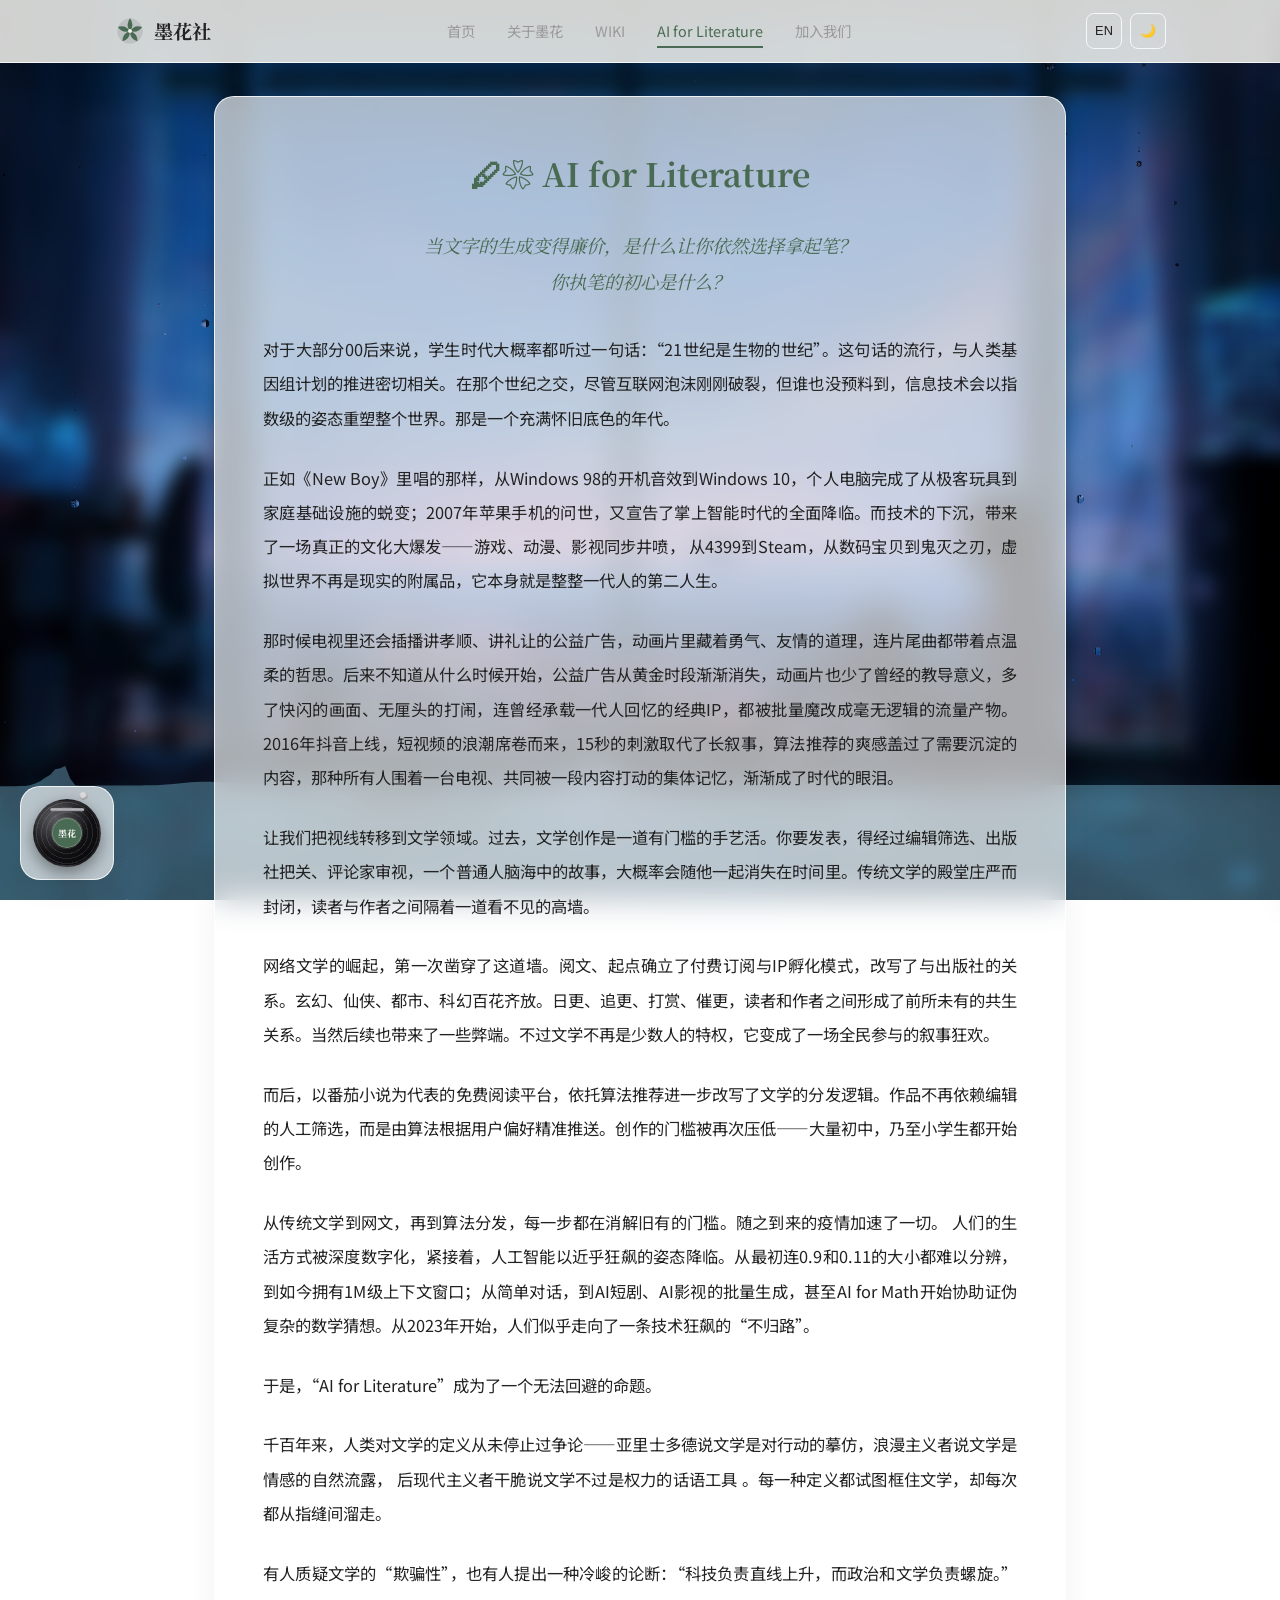
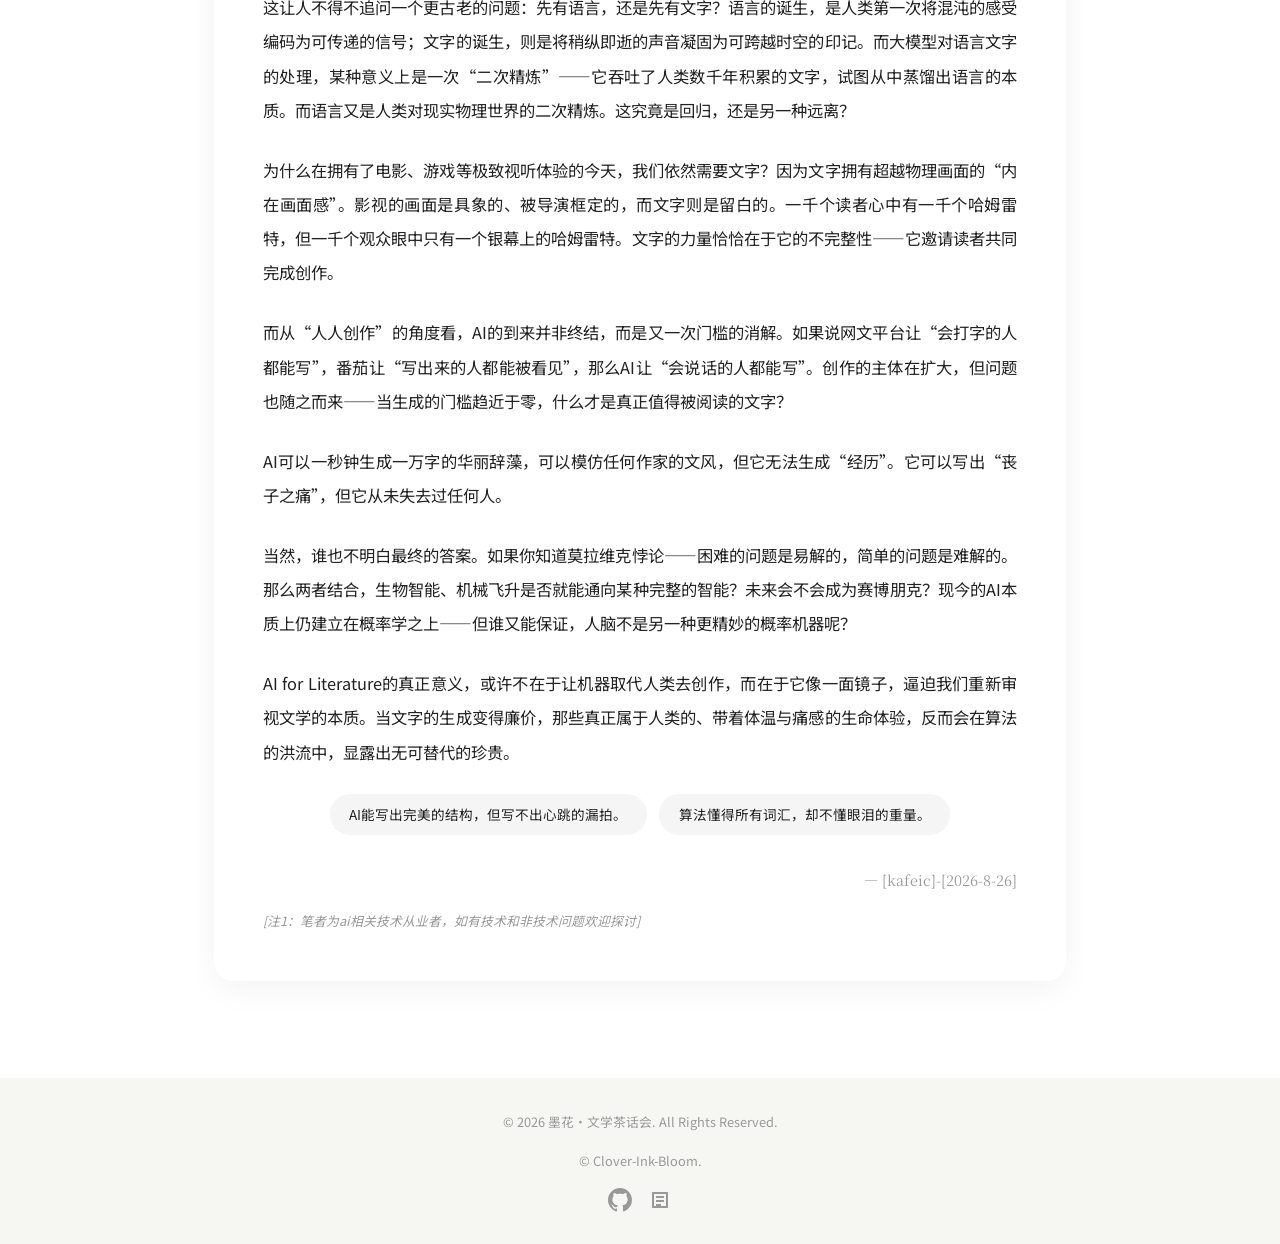
==== core/web/ai.html @ c89a0324 "Clover-Ink-Bloom 初次构建并提交." ====
<!DOCTYPE html>
<html lang="zh-CN" class="no-js">
<head>
    <meta charset="UTF-8">
    <meta name="viewport" content="width=device-width, initial-scale=1.0">
    <title>AI for Literature · 墨花·文学茶话会 | Ink Blossom Literary Salon</title>
    <link rel="icon" type="image/svg+xml" href="../../assets/icons/favicon.svg">
    <link rel="preconnect" href="https://fonts.googleapis.com">
    <link rel="preconnect" href="https://fonts.gstatic.com" crossorigin>
    <link href="https://fonts.googleapis.com/css2?family=Inter:wght@300;400;600&family=Noto+Sans+SC:wght@300;400;500&family=Noto+Serif+SC:wght@400;600;700&family=Playfair+Display:ital,wght@0,400;0,600;1,400&display=swap" rel="stylesheet">
    <link rel="stylesheet" href="css/style.css">
    <link rel="stylesheet" href="css/weather.css">
    <link rel="stylesheet" href="css/player.css">
    <script src="js/rainyday.js" type="text/javascript"></script>
    <script src="js/renderer.js"></script>
    <script src="js/weather.js"></script>
    <script src="js/main.js"></script>
</head>
<body data-theme="light" data-lang="zh">
    <!-- 雨滴背景 -->
    <img id="rainy-bg" src="images/city_star.jpg" style="display: none;" />
    <div id="rainy-container">
        <canvas id="rainy-canvas" width="1920" height="1080"></canvas>
    </div>

    <!-- 攀枝花（装饰层，预留占位）
         TODO: "攀枝花"SVG
    -->

    <header class="navbar glass-nav">
        <div class="nav-container">
            <a href="index.html" class="logo">
                <svg width="32" height="32" viewBox="0 0 100 100" fill="none">
                    <!-- 1. 背景光晕 -->
                    <path d="M50 10 C30 10 10 30 10 50 C10 75 30 90 50 90 C70 90 90 75 90 50 C90 30 70 10 50 10 Z" fill="currentColor" opacity="0.1"/>

                    <!-- 2. 5片花瓣（通过 rotate 旋转 72度 均匀分布） -->
                    <g class="logo-petal">
                        <path d="M50 50 Q35 30 50 10 Q65 30 50 50 Z" />
                        <path d="M50 50 Q35 30 50 10 Q65 30 50 50 Z" transform="rotate(72 50 50)" />
                        <path d="M50 50 Q35 30 50 10 Q65 30 50 50 Z" transform="rotate(144 50 50)" />
                        <path d="M50 50 Q35 30 50 10 Q65 30 50 50 Z" transform="rotate(216 50 50)" />
                        <path d="M50 50 Q35 30 50 10 Q65 30 50 50 Z" transform="rotate(288 50 50)" />
                    </g>

                    <!-- 3. 中心花蕊 -->
                    <circle cx="50" cy="50" r="6" fill="var(--bg-color)"/>
                </svg>
                <span class="logo-text">
                    <span class="t-zh">墨花社</span>
                    <span class="t-en">Ink Blossom</span>
                </span>
            </a>
            <nav class="nav-links">
                <a href="index.html#hero"><span class="t-zh">首页</span><span class="t-en">Home</span></a>
                <a href="index.html#about"><span class="t-zh">关于墨花</span><span class="t-en">About</span></a>
                <a href="index.html#wiki">WIKI</a>
                <a href="ai.html" class="active">AI for Literature</a>
                <a href="index.html#join"><span class="t-zh">加入我们</span><span class="t-en">Join</span></a>
            </nav>

            <div class="nav-controls">
                <button id="menu-toggle" class="icon-btn menu-toggle" aria-label="菜单" aria-expanded="false" aria-controls="mobile-menu">☰</button>
                <button id="lang-toggle" class="icon-btn">EN</button>
                <button id="theme-toggle" class="icon-btn">🌙</button>
            </div>
        </div>
    </header>


    <!-- 移动端汉堡菜单（≤768px 生效） -->
    <div class="mobile-menu-overlay" id="mobile-menu-overlay"></div>
    <nav class="mobile-menu" id="mobile-menu" aria-label="移动端导航">
        <a href="index.html#hero"><span class="t-zh">首页</span><span class="t-en">Home</span></a>
        <a href="index.html#about"><span class="t-zh">关于墨花</span><span class="t-en">About</span></a>
        <a href="index.html#wiki">WIKI</a>
        <a href="ai.html" class="active">AI for Literature</a>
        <a href="index.html#join"><span class="t-zh">加入我们</span><span class="t-en">Join</span></a>
    </nav>

    <main class="content-layer">
        <!-- AI for Literature -->
        <section id="ai" class="section">
            <div class="container">
                <div class="glass-card reveal">
                    <h1 class="section-title center-text"><span class="t-zh">🖊❀ AI for Literature</span><span class="t-en">🖊❀ AI for Literature</span></h1>

                    <p class="article-lead t-zh">当文字的生成变得廉价，是什么让你依然选择拿起笔？<br>你执笔的初心是什么？</p>
                    <p class="article-lead t-en">When the generation of words becomes cheap, what makes you still choose to pick up the pen?<br>What was the original intention behind your pen?</p>

                    <div class="article-body">
                        <p class="t-zh">对于大部分00后来说，学生时代大概率都听过一句话：“21世纪是生物的世纪”。这句话的流行，与人类基因组计划的推进密切相关。在那个世纪之交，尽管互联网泡沫刚刚破裂，但谁也没预料到，信息技术会以指数级的姿态重塑整个世界。那是一个充满怀旧底色的年代。</p>
                        <p class="t-en">For most of Gen Z, school days likely included a familiar refrain: "The 21st century is the century of biology." Its popularity was tied to the advance of the Human Genome Project. At that turn of the century, even as the dot-com bubble had just burst, no one foresaw how information technology would reshape the entire world at an exponential pace. It was an era steeped in nostalgia.</p>

                        <p class="t-zh">正如《New Boy》里唱的那样，从Windows 98的开机音效到Windows 10，个人电脑完成了从极客玩具到家庭基础设施的蜕变；2007年苹果手机的问世，又宣告了掌上智能时代的全面降临。而技术的下沉，带来了一场真正的文化大爆发——游戏、动漫、影视同步井喷， 从4399到Steam，从数码宝贝到鬼灭之刃，虚拟世界不再是现实的附属品，它本身就是整整一代人的第二人生。</p>
                        <p class="t-en">As "New Boy" sings, from the Windows 98 startup sound to Windows 10, the personal computer evolved from a geek's toy into household infrastructure; the 2007 iPhone then heralded the full arrival of the handheld smart era. This technology cascade ignited a true cultural explosion — games, anime, and film surged at once, from 4399 to Steam, from Digimon to Demon Slayer. The virtual world was no longer an accessory to reality; it became an entire generation's second life.</p>

                        <p class="t-zh">那时候电视里还会插播讲孝顺、讲礼让的公益广告，动画片里藏着勇气、友情的道理，连片尾曲都带着点温柔的哲思。后来不知道从什么时候开始，公益广告从黄金时段渐渐消失，动画片也少了曾经的教导意义，多了快闪的画面、无厘头的打闹，连曾经承载一代人回忆的经典IP，都被批量魔改成毫无逻辑的流量产物。2016年抖音上线，短视频的浪潮席卷而来，15秒的刺激取代了长叙事，算法推荐的爽感盖过了需要沉淀的内容，那种所有人围着一台电视、共同被一段内容打动的集体记忆，渐渐成了时代的眼泪。</p>
                        <p class="t-en">Back then, TV still aired public-service ads about filial piety and courtesy; cartoons carried quiet lessons of courage and friendship, and even their ending themes held a gentle philosophy. Yet at some point, those ads faded from prime time, cartoons lost their didactic warmth and gave way to flashy cuts and slapstick, and the classic IPs that once carried a generation's memories were mass-remade into logic-free traffic bait. When Douyin launched in 2016, short video swept everything: 15 seconds of stimulation replaced long-form narrative, algorithmic dopamine drowned out content that demanded patience, and that collective memory of a family gathered around one television, moved by one show, quietly became a relic of the age.</p>

                        <p class="t-zh">让我们把视线转移到文学领域。过去，文学创作是一道有门槛的手艺活。你要发表，得经过编辑筛选、出版社把关、评论家审视，一个普通人脑海中的故事，大概率会随他一起消失在时间里。传统文学的殿堂庄严而封闭，读者与作者之间隔着一道看不见的高墙。</p>
                        <p class="t-en">Now turn to literature. Writing was once a craft with thresholds. To be published, your work had to pass through editors, publishing houses, and critics; the story in an ordinary person's mind would most likely vanish with them in time. The temple of traditional literature stood solemn and sealed, an invisible wall between reader and author.</p>

                        <p class="t-zh">网络文学的崛起，第一次凿穿了这道墙。阅文、起点确立了付费订阅与IP孵化模式，改写了与出版社的关系。玄幻、仙侠、都市、科幻百花齐放。日更、追更、打赏、催更，读者和作者之间形成了前所未有的共生关系。当然后续也带来了一些弊端。不过文学不再是少数人的特权，它变成了一场全民参与的叙事狂欢。</p>
                        <p class="t-en">The rise of web fiction first broke through that wall. China Literature and Qidian established paid subscriptions and IP incubation, rewriting the relationship with publishers. Fantasy, xianxia, urban, sci-fi — all bloomed. Daily updates, binge-reading, tipping, nagging for the next chapter: an unprecedented symbiosis formed between reader and writer (with downsides to come). Literature was no longer a privilege of the few — it became a narrative carnival for everyone.</p>

                        <p class="t-zh">而后，以番茄小说为代表的免费阅读平台，依托算法推荐进一步改写了文学的分发逻辑。作品不再依赖编辑的人工筛选，而是由算法根据用户偏好精准推送。创作的门槛被再次压低——大量初中，乃至小学生都开始创作。</p>
                        <p class="t-en">Then free-reading platforms like Fanqie (Tomato) Novel rewrote the logic of literary distribution through algorithmic recommendation. Works no longer relied on human editorial selection but on precise, preference-driven pushes. The barrier to creation dropped again — hordes of middle-schoolers, even elementary students, began to write.</p>

                        <p class="t-zh">从传统文学到网文，再到算法分发，每一步都在消解旧有的门槛。随之到来的疫情加速了一切。 人们的生活方式被深度数字化，紧接着，人工智能以近乎狂飙的姿态降临。从最初连0.9和0.11的大小都难以分辨，到如今拥有1M级上下文窗口；从简单对话，到AI短剧、AI影视的批量生成，甚至AI for Math开始协助证伪复杂的数学猜想。从2023年开始，人们似乎走向了一条技术狂飙的“不归路”。</p>
                        <p class="t-en">From traditional literature to web fiction to algorithmic distribution, every step dissolved an old threshold. Then the pandemic accelerated everything: life went fully digital, and artificial intelligence arrived at a breakneck pace. From models that once could not tell 0.9 from 0.11, to today's 1M-token context windows; from simple chat to the mass generation of AI short dramas and films, even AI for Math now helps refute complex conjectures. Since 2023, we seem to have set foot on a "one-way road" of runaway technology.</p>

                        <p class="t-zh">于是，“AI for Literature”成为了一个无法回避的命题。</p>
                        <p class="t-en">And so "AI for Literature" became a question we can no longer evade.</p>

                        <p class="t-zh">千百年来，人类对文学的定义从未停止过争论——亚里士多德说文学是对行动的摹仿，浪漫主义者说文学是情感的自然流露， 后现代主义者干脆说文学不过是权力的话语工具 。每一种定义都试图框住文学，却每次都从指缝间溜走。</p>
                        <p class="t-en">For millennia, humanity has never ceased debating the definition of literature — Aristotle called it an imitation of action, the Romantics called it the natural overflow of emotion, and the postmodernists dismissed it as merely a discursive tool of power. Every definition tries to cage literature, and every time it slips through the fingers.</p>

                        <p class="t-zh">有人质疑文学的“欺骗性”，也有人提出一种冷峻的论断：“科技负责直线上升，而政治和文学负责螺旋。”这让人不得不追问一个更古老的问题：先有语言，还是先有文字？语言的诞生，是人类第一次将混沌的感受编码为可传递的信号；文字的诞生，则是将稍纵即逝的声音凝固为可跨越时空的印记。而大模型对语言文字的处理，某种意义上是一次“二次精炼”——它吞吐了人类数千年积累的文字，试图从中蒸馏出语言的本质。而语言又是人类对现实物理世界的二次精炼。这究竟是回归，还是另一种远离？</p>
                        <p class="t-en">Some question literature's "deceptiveness"; others offer a bleak aphorism: "Technology ascends in straight lines, while politics and literature move in spirals." This forces an older question: which came first, language or writing? Language was humanity's first encoding of chaotic feeling into transmittable signals; writing froze fleeting sound into marks that cross time and space. And the large model's processing of language is, in a sense, a "second refinement" — it digests millennia of accumulated human text, trying to distill the essence of language itself, which was already our second refinement of physical reality. Is this a return, or another kind of departure?</p>

                        <p class="t-zh">为什么在拥有了电影、游戏等极致视听体验的今天，我们依然需要文字？因为文字拥有超越物理画面的“内在画面感”。影视的画面是具象的、被导演框定的，而文字则是留白的。一千个读者心中有一千个哈姆雷特，但一千个观众眼中只有一个银幕上的哈姆雷特。文字的力量恰恰在于它的不完整性——它邀请读者共同完成创作。</p>
                        <p class="t-en">Why, in an age of cinema and games with their ultimate audiovisual experiences, do we still need words? Because words possess an "inner imagery" beyond any physical frame. A film's image is concrete, dictated by its director; text is blank space. A thousand readers hold a thousand Hamlets, but a thousand viewers see only the one on screen. The power of literature lies precisely in its incompleteness — it invites the reader to finish the creation.</p>

                        <p class="t-zh">而从“人人创作”的角度看，AI的到来并非终结，而是又一次门槛的消解。如果说网文平台让“会打字的人都能写”，番茄让“写出来的人都能被看见”，那么AI让“会说话的人都能写”。创作的主体在扩大，但问题也随之而来——当生成的门槛趋近于零，什么才是真正值得被阅读的文字？</p>
                        <p class="t-en">From the perspective of "everyone creates," AI's arrival is not an ending but another dissolving of thresholds. If web-fiction platforms let "anyone who can type write," and Fanqie let "anyone who writes be seen," then AI lets "anyone who speaks write." The circle of creators widens — but a question follows: when the barrier to generation approaches zero, what text is truly worth reading?</p>

                        <p class="t-zh">AI可以一秒钟生成一万字的华丽辞藻，可以模仿任何作家的文风，但它无法生成“经历”。它可以写出“丧子之痛”，但它从未失去过任何人。</p>
                        <p class="t-en">AI can generate ten thousand words of gorgeous prose in a second and mimic any writer's style — but it cannot generate "experience." It can write "the grief of losing a child," yet it has never lost anyone.</p>

                        <p class="t-zh">当然，谁也不明白最终的答案。如果你知道莫拉维克悖论——困难的问题是易解的，简单的问题是难解的。那么两者结合，生物智能、机械飞升是否就能通向某种完整的智能？未来会不会成为赛博朋克？现今的AI本质上仍建立在概率学之上——但谁又能保证，人脑不是另一种更精妙的概率机器呢？</p>
                        <p class="t-en">Of course, no one knows the final answer. Consider the Moravec paradox — the hard problems are easy, the easy ones hard. Combined, could biological and mechanical intelligence converge into some complete intelligence? Will the future turn cyberpunk? Today's AI is still built on probability — yet who can guarantee that the human brain is not merely a more exquisite probability machine?</p>

                        <p class="t-zh">AI for Literature的真正意义，或许不在于让机器取代人类去创作，而在于它像一面镜子，逼迫我们重新审视文学的本质。当文字的生成变得廉价，那些真正属于人类的、带着体温与痛感的生命体验，反而会在算法的洪流中，显露出无可替代的珍贵。</p>
                        <p class="t-en">The true meaning of AI for Literature may not lie in machines replacing human creation, but in its role as a mirror that forces us to re-examine the essence of literature. When the generation of words becomes cheap, those truly human experiences — warm, painful, alive — shine all the more irreplaceably amid the algorithmic flood.</p>
                    </div>

                    <div class="ai-fragments-wall">
                        <span class="fragment t-zh">AI能写出完美的结构，但写不出心跳的漏拍。</span>
                        <span class="fragment t-en">AI writes perfect structures, but misses the skipped heartbeat.</span>
                        <span class="fragment t-zh">算法懂得所有词汇，却不懂眼泪的重量。</span>
                        <span class="fragment t-en">Algorithms know every word, yet not the weight of tears.</span>
                    </div>

                    <p class="article-sign t-zh">— [kafeic]-[2026-8-26]</p>
                    <p class="article-sign t-en">— [kafeic]-[Aug 26, 2026]</p>
                    <p class="footnote t-zh">[注1：笔者为ai相关技术从业者，如有技术和非技术问题欢迎探讨]</p>
                    <p class="footnote t-en">[Note: The author works in AI; technical and non-technical discussions are welcome.]</p>
                </div>
            </div>
        </section>
        <!-- 飞鱼  -->
        <div id="jsi-flying-fish-container" class="fish-container"></div>
    </main>

    <footer class="glass-footer">
        <div class="container footer-content">
            <p class="copyright">© 2026 墨花·文学茶话会. All Rights Reserved.</p>
            <p class="copyright">© Clover-Ink-Bloom.</p>
            <div class="social-links">
                <a href="#" aria-label="GitHub" class="social-icon"><svg width="24" height="24" viewBox="0 0 24 24" fill="currentColor"><path d="M12 0C5.37 0 0 5.37 0 12c0 5.31 3.435 9.795 8.205 11.385.6.105.825-.255.825-.57 0-.285-.015-1.23-.015-2.235-3.015.555-3.795-.735-4.035-1.41-.135-.345-.72-1.41-1.23-1.695-.42-.225-1.02-.78-.015-.795.945-.015 1.62.87 1.845 1.23 1.08 1.815 2.805 1.29 3.495.99.105-.78.42-1.305.765-1.605-2.67-.3-5.46-1.335-5.46-5.925 0-1.305.465-2.385 1.23-3.225-.12-.3-.54-1.53.12-3.18 0 0 1.005-.315 3.3 1.23.96-.27 1.98-.405 3-.405s2.04.135 3 .405c2.295-1.56 3.3-1.23 3.3-1.23.66 1.65.24 2.88.12 3.18.765.84 1.23 1.905 1.23 3.225 0 4.605-2.805 5.625-5.475 5.925.435.375.81 1.095.81 2.22 0 1.605-.015 2.895-.015 3.3 0 .315.225.69.825.57A12.02 12.02 0 0024 12c0-6.63-5.37-12-12-12z"/></svg></a>
                <a href="#" aria-label="Feishu Docs" class="social-icon"><svg width="24" height="24" viewBox="0 0 24 24" fill="currentColor"><path d="M4 4h16v16H4V4zm2 2v12h12V6H6zm2 2h8v2H8V8zm0 4h8v2H8v-2zm0 4h5v2H8v-2z"/></svg></a>
            </div>
        </div>
    </footer>

    <!-- 黑胶唱片背景音乐播放器（ ../../assets/music/） -->
    <div class="vinyl-player" id="vinyl-player">
        <div class="vinyl-tonearm" aria-hidden="true"></div>
        <button class="vinyl-disc" id="vinyl-disc" aria-label="播放/暂停背景音乐" aria-pressed="false">
            <span class="vinyl-grooves" aria-hidden="true"></span>
            <span class="vinyl-label">墨花</span>
        </button>
        <div class="vinyl-panel" id="vinyl-panel">
            <div class="vinyl-track-name" id="vinyl-track-name">—</div>
            <div class="vinyl-controls">
                <button class="vinyl-btn" id="vinyl-prev" aria-label="上一首" title="上一首">⏮</button>
                <button class="vinyl-btn vinyl-btn-play" id="vinyl-play" aria-label="播放/暂停" title="播放/暂停">▶</button>
                <button class="vinyl-btn" id="vinyl-next" aria-label="下一首" title="下一首">⏭</button>
            </div>
            <!-- 音量默认 0.35 -->
            <div class="vinyl-volume-row">
                <span class="vinyl-vol-icon" aria-hidden="true">
                    <svg xmlns="http://www.w3.org/2000/svg" viewBox="0 0 115 105">
                      <rect x="10" y="50" width="10" height="20" rx="5" fill="var(--accent-color)"/>
                      <rect x="28" y="35" width="10" height="50" rx="5" fill="var(--accent-color)"/>
                      <rect x="46" y="20" width="10" height="80" rx="5" fill="var(--accent-color)"/>
                      <rect x="64" y="30" width="10" height="60" rx="5" fill="var(--accent-color)"/>
                      <rect x="82" y="40" width="10" height="40" rx="5" fill="var(--accent-color)"/>
                      <rect x="100" y="48" width="10" height="24" rx="5" fill="var(--accent-color)"/>
                    </svg>
                </span>
                <input type="range" id="vinyl-volume" class="vinyl-volume" min="0" max="1" step="0.05" aria-label="音量" title="音量">
            </div>
        </div>
    </div>

    <script src="js/player.js"></script>
    <script>
        // 确保 RENDERER 对象存在再调用
        if (typeof RENDERER !== 'undefined') {
            RENDERER.init();
        }
    </script>

</body>
</html>
---- core/web/css/style.css ----
/* === 核心变量 === */
:root {
    --bg-color: #F5F5F0;
    --text-color: #222;
    --text-secondary: #999;
    --accent-color: #4A6B53;
    --card-bg: rgba(255, 255, 255, 0.65);
    --card-border: rgba(255, 255, 255, 0.8);
    --nav-bg: rgba(245, 245, 240, 0.85);
    --shadow: 0 8px 32px rgba(0,0,0,0.05);
    --pond-center: #E8EAE5;
    --pond-edge: #D0D4CD;

    /* 字体栈增加系统字体兜底，防止 Web Font 加载失败导致空白 */
    --font-serif: 'Noto Serif SC', 'Songti SC', 'STSong', 'SimSun', serif;
    --font-sans: 'Noto Sans SC', 'PingFang SC', 'Microsoft YaHei', sans-serif;
    --transition: all 0.4s cubic-bezier(0.25, 0.8, 0.25, 1);

    /* 核心配色方案-攀枝花：预留，后续版本添加 */
    --color-cyan: #4A7C70;       /* 青色：主色调，用于花叶或高亮 */
    --color-pale-black: #2C2C2C; /* 淡黑：用于枝干或深色阴影 */
    --color-pale-brown: #8B7D6B; /* 淡棕：用于老枝或花蕊 */
}

[data-theme="dark"] {
    --bg-color: #121418;
    --text-color: #E8E6E1;
    --text-secondary: #A0A0A0;
    --accent-color: #D4AF37;
    --card-bg: rgba(30, 32, 38, 0.7);
    --card-border: rgba(255, 255, 255, 0.08);
    --nav-bg: rgba(18, 20, 24, 0.85);
    --shadow: 0 8px 32px rgba(0,0,0,0.3);
    --pond-center: #1A1D24;
    --pond-edge: #0D0F12;
}

* { margin: 0; padding: 0; box-sizing: border-box; }
/* html 也加 overflow-x: hidden，防止 100vw/滚动条 引起右侧空白 */
html { scroll-behavior: smooth; font-size: 16px; overflow-x: hidden; }
body {
    font-family: var(--font-sans);
    color: var(--text-color);
    line-height: 1.8;
    overflow-x: hidden;
    /* 确保字体渲染清晰 */
    -webkit-font-smoothing: antialiased;
    -moz-osx-font-smoothing: grayscale;
}

/* 响应式：图片不超出容器 */
img { max-width: 100%; height: auto; }

/* 默认状态：中文显示，英文隐藏 */
.t-en { display: none; }

/* 英文模式：中文隐藏，英文显示 */
body[data-lang="en"] .t-zh { display: none; }
body[data-lang="en"] .t-en { display: revert; }
/* revert 会让元素恢复到其默认 display 值(block/span/list-item等) */

/* 针对行内元素的精确修正 */
span.t-en, cite.t-en, strong.t-en, a.t-en { display: none; }
body[data-lang="en"] span.t-en,
body[data-lang="en"] cite.t-en,
body[data-lang="en"] strong.t-en,
body[data-lang="en"] a.t-en { display: inline; }

body[data-lang="en"] span.t-zh,
body[data-lang="en"] cite.t-zh,
body[data-lang="en"] strong.t-zh,
body[data-lang="en"] a.t-zh { display: none; }

/* 列表项特殊处理 */
.rules-grid li .t-en { display: none; }
body[data-lang="en"] .rules-grid li .t-zh { display: none; }
body[data-lang="en"] .rules-grid li .t-en { display: inline; }

/* === Canvas 与内容层 === */
.content-layer { position: relative; z-index: 1; }

/* === 排版组件 === */
h1, h2, h3 { font-family: var(--font-serif); font-weight: 700; }
.section-title { font-size: 2rem; margin-bottom: 1.5rem; color: var(--accent-color); }
.sub-title { font-size: 1.5rem; margin-bottom: 1rem; color: var(--accent-color); }
.container { max-width: 900px; margin: 0 auto; padding: 0 1.5rem; }
.section { padding: 6rem 0; min-height: 80vh; display: flex; align-items: center; }
.mt-lg { margin-top: 3rem; }

.glass-card {
    background: var(--card-bg);
    backdrop-filter: blur(16px); -webkit-backdrop-filter: blur(16px);
    border: 1px solid var(--card-border);
    border-radius: 20px; padding: 3rem;
    box-shadow: var(--shadow); transition: var(--transition);
}
.glass-card:hover { transform: translateY(-4px); }

/* === 导航栏 === */
.navbar {
    position: fixed; top: 0; left: 0; right: 0; z-index: 100;
    background: var(--nav-bg); backdrop-filter: blur(12px);
    border-bottom: 1px solid var(--card-border); padding: 0.8rem 0;
}
.nav-container { max-width: 1100px; margin: 0 auto; padding: 0 1.5rem; display: flex; justify-content: space-between; align-items: center; }
.logo { display: flex; align-items: center; gap: 0.5rem; text-decoration: none; color: var(--text-color); }
.logo-petal { fill: var(--accent-color); }
.logo-text { font-family: var(--font-serif); font-size: 1.2rem; font-weight: 700; }
.nav-links { display: flex; gap: 2rem; }
.nav-links a { text-decoration: none; color: var(--text-secondary); font-size: 0.9rem; position: relative; transition: var(--transition); }
.nav-links a::after { content: ''; position: absolute; bottom: -4px; left: 0; width: 0; height: 2px; background: var(--accent-color); transition: width 0.3s ease; }
.nav-links a:hover { color: var(--accent-color); }
.nav-links a:hover::after { width: 100%; }
.nav-controls { display: flex; gap: 0.5rem; }
.icon-btn { background: none; border: 1px solid var(--card-border); color: var(--text-color); border-radius: 8px; width: 36px; height: 36px; cursor: pointer; display: flex; align-items: center; justify-content: center; font-size: 0.8rem; transition: var(--transition); }
.icon-btn:hover { background: var(--accent-color); color: #fff; border-color: var(--accent-color); }

/* === Hero === */
.hero-section { text-align: center; padding-top: 10rem; }
.hero-title { font-size: clamp(2rem, 5vw, 3.5rem); margin-bottom: 1.5rem; line-height: 1.3; color: #4A6B53}
.hero-subtitle { font-size: clamp(1rem, 2vw, 1.3rem); color: var(--text-secondary); margin-bottom: 3rem; min-height: 3rem; font-family: var(--font-serif); font-style: italic; }
.btn-primary { display: inline-block; padding: 1rem 2.5rem; background: var(--accent-color); color: #fff; text-decoration: none; border-radius: 50px; font-weight: 600; position: relative; overflow: hidden; }
.btn-primary::before { content: ''; position: absolute; top: 50%; left: 50%; width: 0; height: 0; background: rgba(255,255,255,0.2); border-radius: 50%; transform: translate(-50%, -50%); transition: width 0.6s ease, height 0.6s ease; }
.btn-primary:hover::before { width: 300px; height: 300px; }

/* === 共识与愿景 === */
.rules-grid { list-style: none; margin-top: 1.5rem; display: grid; grid-template-columns: repeat(auto-fit, minmax(300px, 1fr)); gap: 1.5rem; counter-reset: rule; }
.rules-grid li { counter-increment: rule; padding: 1.2rem; background: rgba(128,128,128,0.05); border-radius: 12px; font-size: 0.9rem; line-height: 1.7; }
.rules-grid li::before { content: counter(rule); display: inline-block; width: 24px; height: 24px; background: var(--accent-color); color: #fff; border-radius: 50%; text-align: center; line-height: 24px; font-size: 0.75rem; font-weight: 700; margin-right: 0.8rem; }
.vision-quote { margin: 2rem 0; padding: 2rem; border-left: 4px solid var(--accent-color); background: rgba(128,128,128,0.05); border-radius: 0 12px 12px 0; font-family: var(--font-serif); font-style: italic; font-size: 1.05rem; line-height: 2; }
.vision-quote cite { display: block; margin-top: 1rem; font-size: 0.85rem; color: var(--text-secondary); font-style: normal; text-align: right; }
.footnote { font-size: 0.8rem; color: var(--text-secondary); margin-top: 1rem; font-style: italic; }

/* === WIKI & AI & Join === */
.center-text { text-align: center; }
.loader-dots { display: flex; justify-content: center; gap: 8px; margin-top: 2rem; }
.loader-dots span { width: 10px; height: 10px; background: var(--accent-color); border-radius: 50%; animation: dotPulse 1.4s infinite ease-in-out both; }
.loader-dots span:nth-child(1) { animation-delay: -0.32s; }
.loader-dots span:nth-child(2) { animation-delay: -0.16s; }
@keyframes dotPulse { 0%, 80%, 100% { transform: scale(0); } 40% { transform: scale(1); } }
.ai-intro { font-family: var(--font-serif); font-size: 1.3rem; text-align: center; margin-bottom: 2rem; color: var(--accent-color); font-style: italic; }
.ai-fragments-wall { display: flex; flex-wrap: wrap; gap: 0.8rem; justify-content: center; margin-top: 1.5rem; }
.fragment { padding: 0.5rem 1.2rem; background: rgba(128,128,128,0.08); border-radius: 20px; font-size: 0.85rem; transition: var(--transition); cursor: default; }
.fragment:hover { background: var(--accent-color); color: #fff; transform: translateY(-2px); }
.join-card { text-align: center; }
.qr-placeholder { margin-top: 2rem; display: flex; justify-content: center; }
.qr-placeholder img { max-width: 250px; border-radius: 12px; border: 2px solid var(--card-border); }
.image-placeholder { width: 250px; height: 250px; background: rgba(128,128,128,0.1); border-radius: 12px; border: 2px dashed var(--card-border); display: flex; align-items: center; justify-content: center; text-align: center; color: var(--text-secondary); font-size: 0.9rem; }

/* === Footer === */
.glass-footer { background: var(--nav-bg); backdrop-filter: blur(10px); border-top: 1px solid var(--card-border); padding: 2rem 0; text-align: center; position: relative; z-index: 1; }
.footer-content { display: flex; flex-direction: column; align-items: center; gap: 1rem; }
.copyright { font-size: 0.8rem; color: var(--text-secondary); }
.social-links { display: flex; gap: 1rem; }
.social-icon { color: var(--text-secondary); transition: var(--transition); display: flex; align-items: center; }
.social-icon:hover { color: var(--accent-color); transform: translateY(-2px); }

/* === 滚动显现 === */
.reveal { opacity: 0; transform: translateY(30px); transition: opacity 0.8s ease, transform 0.8s ease; }
.reveal.visible { opacity: 1; transform: translateY(0); }
html.no-js .reveal { animation: forceShow 0.1s 3s forwards; }
@keyframes forceShow { to { opacity: 1; transform: translateY(0); } }

@media (max-width: 768px) {
    .nav-links { display: none; }
    .glass-card { padding: 2rem 1.5rem; }
    .section { padding: 4rem 0; min-height: auto; }
    .hero-section { padding-top: 8rem; }
    .rules-grid { grid-template-columns: 1fr; }
}

/*底部飞鱼*/
.fish-container {
    width: 100%;
    height: 230px;
    position: fixed;
    z-index: -1;
    opacity: 0.37;
    bottom: 0;
    left: 0;
}
/* 雨滴容器样式：全屏覆盖，置于底层 */
/* 由 100vw/100vh 改为 inset:0（100vw 含滚动条宽度，
   打开/关闭开发者工具触发 resize 后会在右侧留下空白） */
#rainy-container {
    position: fixed;
    inset: 0;
    width: 100%;
    height: 100%;
    z-index: -1;
    pointer-events: none;
}

/* Canvas 画布样式 */
#rainy-canvas {
    width: 100%;
    height: 100%;
}


/* === 文字基建清单（关于墨花-开源社区共创） === */
.build-list {
    list-style: none;
    margin-top: 1.5rem;
    display: grid;
    grid-template-columns: 1fr;
    gap: 1rem;
    counter-reset: build;
}
.build-list li {
    counter-increment: build;
    padding: 1.1rem 1.2rem;
    background: rgba(128,128,128,0.05);
    border-radius: 12px;
    font-size: 0.9rem;
    line-height: 1.7;
}
.build-list li::before {
    content: counter(build);
    display: inline-block;
    width: 24px;
    height: 24px;
    background: var(--accent-color);
    color: #fff;
    border-radius: 50%;
    text-align: center;
    line-height: 24px;
    font-size: 0.75rem;
    font-weight: 700;
    margin-right: 0.8rem;
}
/* 双语：文字基建清单内的行内切换（与 .rules-grid 同理） */
.build-list li .t-en { display: none; }
body[data-lang="en"] .build-list li .t-zh { display: none; }
body[data-lang="en"] .build-list li .t-en { display: inline; }

/* === 导航当前页高亮 === */
.nav-links a.active { color: var(--accent-color); }
.nav-links a.active::after { width: 100%; }

/* === 移动端汉堡菜单 === */
.menu-toggle { display: none; }

.mobile-menu-overlay {
    position: fixed;
    inset: 0;
    z-index: 190;
    background: rgba(0, 0, 0, 0.35);
    opacity: 0;
    pointer-events: none;
    transition: opacity 0.3s ease;
}
.mobile-menu-overlay.open { opacity: 1; pointer-events: auto; }

.mobile-menu {
    position: fixed;
    top: 0;
    right: 0;
    z-index: 200;
    width: min(80vw, 300px);
    height: 100%;
    background: var(--nav-bg);
    backdrop-filter: blur(14px);
    -webkit-backdrop-filter: blur(14px);
    border-left: 1px solid var(--card-border);
    box-shadow: var(--shadow);
    padding: 5.5rem 1.5rem 2rem;
    display: flex;
    flex-direction: column;
    gap: 0.3rem;
    transform: translateX(100%);
    transition: transform 0.35s cubic-bezier(0.25, 0.8, 0.25, 1);
    overflow-y: auto;
}
.mobile-menu.open { transform: translateX(0); }
.mobile-menu a {
    text-decoration: none;
    color: var(--text-secondary);
    font-size: 1rem;
    padding: 0.75rem 0.5rem;
    border-radius: 10px;
    transition: var(--transition);
}
.mobile-menu a:hover,
.mobile-menu a.active { color: var(--accent-color); background: rgba(128,128,128,0.08); }

/* === AI 长文页（ai.html）排版 === */
.article-lead {
    font-family: var(--font-serif);
    font-style: italic;
    font-size: 1.15rem;
    color: var(--accent-color);
    text-align: center;
    margin-bottom: 2rem;
    line-height: 2;
}
.article-body {
    font-size: 1.02rem;
    line-height: 2.1;
}
.article-body p {
    margin-bottom: 1.6rem;
    text-align: justify;
}
.article-body strong { color: var(--accent-color); }
.article-sign {
    text-align: right;
    color: var(--text-secondary);
    font-family: var(--font-serif);
    font-size: 0.9rem;
    margin-top: 2rem;
}

/* === 移动端 === */
@media (max-width: 768px) {
    .nav-container { padding: 0 0.8rem; gap: 0.4rem; }
    .nav-controls { gap: 0.3rem; }
    .menu-toggle { display: flex; }
    .logo-text { font-size: 1rem; }
}

@media (max-width: 480px) {
    .hero-section { padding-top: 7rem; }
    .glass-card { padding: 1.6rem 1.2rem; border-radius: 16px; }
}
---- core/web/css/weather.css ----
/* ============================================================
   天气组件  - 命名空间: weather-anim-
   天气组件 - 悬浮卡片
   ============================================================ */


/* --- 悬浮卡片（竖排）--- */
.weather-widget {
  position: fixed;
  top: 74px;                 /* 导航栏（高约56px）下方 */
  right: 20px;
  z-index: 90;               /* 低于导航栏(100)，高于正文 */
  display: flex;
  flex-direction: column;    /* 上：位置文字；下：雷雨云 */
  align-items: center;
  gap: 8px;
  padding: 12px 16px;
  background: var(--card-bg);
  backdrop-filter: blur(14px);
  -webkit-backdrop-filter: blur(14px);
  border: 1px solid var(--card-border);
  border-radius: 14px;
  box-shadow: var(--shadow);
  /* 雨滴与落地涟漪共用的颜色 */
  --rain-color: #265774;
}

/* 上方：当前位置 */
.weather-widget .weather-info {
  display: flex;
  align-items: center;
  gap: 5px;
  white-space: nowrap;
}

.weather-widget .weather-city {
  color: var(--text-color);
  font-family: var(--font-sans, sans-serif);
  font-size: 13px;
  font-weight: 500;
  line-height: 1.2;
}

/* 下方：天气图标容器*/
.weather-widget .weather-anim-container {
  position: relative;
  width: 120px;               /* 等比缩放 */
  aspect-ratio: 200 / 190;
  overflow: hidden;          /* 裁掉超出容器的雨滴/闪电 */
  flex-shrink: 0;
}

/* SVG 撑满容器，比例由 viewBox 决定 */
.weather-anim-lightning-svg {
  display: block;
  width: 100%;
  height: 100%;
}

/* --- 云体：闪电瞬间整体增亮 --- */
.weather-cloud {
  animation: weather-cloud-glow 5s steps(1) infinite;
  will-change: filter;
}

@keyframes weather-cloud-glow {
  0%, 100% { filter: brightness(1); }
  4% {
    filter: brightness(2.4)
            drop-shadow(0 0 3px rgba(100, 220, 255, 0.8))
            drop-shadow(0 0 6px rgba(60, 180, 255, 0.5));
  }
  5% { filter: brightness(1); }
  6% {
    filter: brightness(3)
            drop-shadow(0 0 4px rgba(100, 220, 255, 1))
            drop-shadow(0 0 8px rgba(60, 180, 255, 0.7));
  }
  7% { filter: brightness(1); }
}

/* --- 闪电：主闪 + 左右分叉 --- */
.weather-anim-bolt-main,
.weather-anim-bolt-branch1,
.weather-anim-bolt-branch2 {
  fill: none;
  stroke-linecap: round;
  stroke-linejoin: round;
  filter: url(#weather-glow);
  opacity: 0;
  /* SVG 元素做 scaleY 需要 fill-box，使缩放以闪电自身顶部为原点 */
  transform-box: fill-box;
  transform-origin: center top;
  will-change: opacity, transform;
}

.weather-anim-bolt-main {
  stroke: #c8e6ff;
  stroke-width: 2.4;
  animation: weather-anim-flash-main 5s steps(1) infinite;
}

.weather-anim-bolt-branch1 {
  stroke: #a0d0ff;
  stroke-width: 1.8;
  animation: weather-anim-flash-branch1 5s steps(1) infinite;
}

.weather-anim-bolt-branch2 {
  stroke: #a0d0ff;
  stroke-width: 1.8;
  animation: weather-anim-flash-branch2 5s steps(1) infinite;
}

@keyframes weather-anim-flash-main {
  0%, 100% { opacity: 0; transform: scaleY(0); }
  4% { opacity: 1; transform: scaleY(1); }
  5% { opacity: 0; transform: scaleY(1); }
  6% { opacity: 1; transform: scaleY(1); }
  7% { opacity: 0; transform: scaleY(1); }
}

@keyframes weather-anim-flash-branch1 {
  0%, 100% { opacity: 0; transform: scaleY(0); }
  4.5% { opacity: 0; transform: scaleY(0); }
  5% { opacity: 0.85; transform: scaleY(1); }
  6% { opacity: 0; transform: scaleY(1); }
  6.5% { opacity: 0.85; transform: scaleY(1); }
  7% { opacity: 0; transform: scaleY(1); }
}

@keyframes weather-anim-flash-branch2 {
  0%, 100% { opacity: 0; transform: scaleY(0); }
  5% { opacity: 0; transform: scaleY(0); }
  5.5% { opacity: 0.8; transform: scaleY(1); }
  6.5% { opacity: 0; transform: scaleY(1); }
}

/* --- 雨滴（SVG <line>，由 weather.js 生成）
   颜色与落地涟漪共用变量 --rain-color。 */
.weather-anim-drop {
  stroke: var(--rain-color);             /* 雨滴颜色（#265774） */
  stroke-width: 1.4;
  vector-effect: non-scaling-stroke;
  stroke-linecap: round;
  opacity: 0.95;
  transform-box: fill-box;
  transform-origin: 0 0;
  animation-name: weather-anim-drop-fall;
  animation-timing-function: linear;
  animation-iteration-count: infinite;
  will-change: transform, opacity;
}

@keyframes weather-anim-drop-fall {
  0% { transform: translateY(0); opacity: 0.9; }
  70% { transform: translateY(76px); opacity: 0.9; }
  85% { transform: translateY(86px); opacity: 0.5; }
  100% { transform: translateY(92px); opacity: 0; }
}

/* --- 雨滴落地水纹（涟漪）---
   注：SVG <line> 无法用 scaleX 实现"压扁铺开"，故用椭圆水纹。 */
.weather-anim-splash {
  fill: var(--rain-color);
  opacity: 0.7;
  transform-box: fill-box;
  transform-origin: center;
  animation: weather-anim-splash 0.6s ease-out forwards;
  pointer-events: none;
}
@keyframes weather-anim-splash {
  0%   { transform: scale(0.3, 0.4); opacity: 0.7; }
  60%  { transform: scale(2.2, 0.6); opacity: 0.35; }
  100% { transform: scale(3.2, 0.7); opacity: 0; }
}

/* 组件整体闪电照亮背景 */
.weather-widget::before {
  content: '';
  position: absolute;
  inset: 0;
  background: white;
  opacity: 0;
  z-index: 10;
  border-radius: 8px;
  pointer-events: none;
  animation: weather-anim-lightning-bg 5s infinite;
}

@keyframes weather-anim-lightning-bg {
  0%, 100% { opacity: 0; }
  4% { opacity: 0.12; }
  5% { opacity: 0; }
  6% { opacity: 0.09; }
  7% { opacity: 0; }
}

/* --- 响应式 --- */
@media (max-width: 768px) {
  .weather-widget {
    top: 66px;
    right: 10px;
    gap: 6px;
    padding: 8px 12px;
  }
  .weather-widget .weather-anim-container {
    width: 58px;
  }
  .weather-widget .weather-city {
    font-size: 11px;
  }
  .weather-widget .weather-city-img {
    height: 14px;
  }
}

@media (max-width: 480px) {
  .weather-widget {
    top: 62px;
    right: 8px;
    gap: 5px;
    padding: 6px 10px;
  }
  .weather-widget .weather-anim-container {
    width: 48px;
  }
  .weather-widget .weather-city {
    font-size: 10px;
  }
  .weather-widget .weather-city-img {
    height: 12px;
  }
}
---- core/web/css/player.css ----
/* ============================================================
   黑胶唱片背景音乐播放器
   命名空间: vinyl-
   ============================================================ */

.vinyl-player {
  position: fixed;
  left: 20px;
  bottom: 20px;
  z-index: 1000;
  display: flex;
  align-items: flex-end;
  gap: 12px;
  padding: 12px;
  border-radius: 20px;
  background: var(--card-bg);
  backdrop-filter: blur(14px);
  -webkit-backdrop-filter: blur(14px);
  border: 1px solid var(--card-border);
  box-shadow: var(--shadow);
}

/* ---- 唱片 ---- */
.vinyl-disc {
  position: relative;
  width: 68px;
  height: 68px;
  flex-shrink: 0;
  border-radius: 50%;
  border: 2px solid rgba(255, 255, 255, 0.08);
  background: radial-gradient(circle at 30% 25%, #3a3a3f, #111114 55%, #050506 100%);
  cursor: pointer;
  padding: 0;
  overflow: hidden;
  box-shadow: 0 6px 16px rgba(0, 0, 0, 0.4);
  transition: transform 0.3s ease, box-shadow 0.3s ease;
}
.vinyl-disc:hover { transform: translateY(-2px); box-shadow: 0 10px 22px rgba(0, 0, 0, 0.45); }

/* 唱片纹路层：旋转的主体（标签保持竖直可读） */
.vinyl-disc .vinyl-grooves {
  position: absolute;
  inset: 0;
  border-radius: 50%;
  background:
    repeating-radial-gradient(circle at center,
      rgba(255, 255, 255, 0.10) 0px,
      rgba(255, 255, 255, 0.10) 1px,
      transparent 1px,
      transparent 5px),
    radial-gradient(circle at 32% 26%, rgba(255,255,255,0.16), transparent 55%);
  animation: vinyl-spin 12s linear infinite;
  animation-play-state: paused;
  will-change: transform;
}
.vinyl-player.playing .vinyl-grooves { animation-play-state: running; }

/* 中心标签 */
.vinyl-disc .vinyl-label {
  position: absolute;
  top: 50%;
  left: 50%;
  transform: translate(-50%, -50%);
  width: 30px;
  height: 30px;
  border-radius: 50%;
  background: var(--accent-color);
  color: #fff;
  font-size: 9px;
  font-weight: 700;
  font-family: var(--font-serif);
  display: flex;
  align-items: center;
  justify-content: center;
  text-align: center;
  letter-spacing: 0.5px;
  border: 1px solid rgba(255, 255, 255, 0.25);
}

@keyframes vinyl-spin { to { transform: rotate(360deg); } }

/* ---- 唱针 ---- */
.vinyl-tonearm {
  position: absolute;
  top: 2px;
  right: 26px;
  width: 40px;
  height: 10px;
  transform-origin: right center;
  transform: rotate(-24deg);
  transition: transform 0.6s cubic-bezier(0.25, 0.8, 0.25, 1);
  pointer-events: none;
  z-index: 2;
}
.vinyl-tonearm::before {
  content: '';
  position: absolute;
  right: 0;
  top: 50%;
  transform: translateY(-50%);
  width: 8px;
  height: 8px;
  border-radius: 50%;
  background: #d9d9de;
  box-shadow: inset 0 -1px 2px rgba(0,0,0,0.4);
}
.vinyl-tonearm::after {
  content: '';
  position: absolute;
  left: 0;
  top: 3px;
  width: 34px;
  height: 3px;
  border-radius: 3px;
  background: linear-gradient(to bottom, #c9c9cf, #8a8a90);
  transform: rotate(24deg);
  transform-origin: left center;
}
.vinyl-player.playing .vinyl-tonearm { transform: rotate(-6deg); }

/* ---- 展开面板 ----
   绝对定位、默认隐藏（visibility:hidden），
   平时只显示小唱片 div，不占布局空间；hover / focus / .panel-open 时展开 */
.vinyl-panel {
  position: absolute;
  left: calc(100% + 12px);
  bottom: 6px;
  display: flex;
  flex-direction: column;
  align-items: center;
  gap: 8px;
  width: 200px;
  padding: 12px 14px;
  background: var(--card-bg);
  backdrop-filter: blur(14px);
  -webkit-backdrop-filter: blur(14px);
  border: 1px solid var(--card-border);
  border-radius: 14px;
  box-shadow: var(--shadow);
  opacity: 0;
  visibility: hidden;
  transform: translateX(-10px);
  pointer-events: none;
  transition: opacity 0.3s ease, transform 0.3s ease, visibility 0.3s;
}
.vinyl-track-name {
  width: 100%;
  font-size: 12px;
  color: var(--text-color);
  white-space: nowrap;
  overflow: hidden;
  text-overflow: ellipsis;
  font-family: var(--font-serif);
  --marquee-dist: -100%;
}
/* 超长曲名滚动：用 text-indent 在盒内滚动文本 */
.vinyl-track-name.marquee {
  text-overflow: clip;
  animation: vinyl-marquee 8s linear infinite;
}
@keyframes vinyl-marquee {
    0% { transform: translateX(0); }
    20% { transform: translateX(0); }
    80% { transform: translateX(var(--marquee-dist, -100%)); }
    100% { transform: translateX(var(--marquee-dist, -100%)); }
}

.vinyl-controls { display: flex; gap: 6px; align-items: center; }
.vinyl-btn {
  width: 30px;
  height: 30px;
  border-radius: 50%;
  border: 1px solid var(--card-border);
  background: transparent;
  color: var(--text-color);
  font-size: 12px;
  cursor: pointer;
  display: flex;
  align-items: center;
  justify-content: center;
  transition: var(--transition);
}
.vinyl-btn:hover { background: var(--accent-color); color: #fff; border-color: var(--accent-color); }
.vinyl-btn-play { width: 38px; height: 38px; font-size: 14px; background: var(--accent-color); color: #fff; border-color: var(--accent-color); }
.vinyl-btn-play:hover { filter: brightness(1.1); }

/* 音量滑块 */
.vinyl-volume-row {
  display: flex;
  align-items: center;
  gap: 6px;
  width: 100%;
}
.vinyl-vol-icon {
  display: inline-flex;
  align-items: center;
  line-height: 0;
  font-size: 11px;
}
.vinyl-vol-icon svg {
  width: 14px;
  height: 14px;
  display: block;
}
.vinyl-volume {
  flex: 1;
  min-width: 0;
  height: 4px;
  -webkit-appearance: none;
  appearance: none;
  background: var(--card-border);
  border-radius: 4px;
  cursor: pointer;
}
.vinyl-volume::-webkit-slider-thumb {
  -webkit-appearance: none;
  appearance: none;
  width: 12px;
  height: 12px;
  border-radius: 50%;
  background: var(--accent-color);
  cursor: pointer;
}
.vinyl-volume::-moz-range-thumb {
  width: 12px;
  height: 12px;
  border: none;
  border-radius: 50%;
  background: var(--accent-color);
  cursor: pointer;
}

/* 桌面端：hover 展开面板 */
@media (hover: hover) {
  .vinyl-player:hover .vinyl-panel,
  .vinyl-player:focus-within .vinyl-panel {
    opacity: 1;
    visibility: visible;
    transform: translateX(0);
    pointer-events: auto;
  }
}

/* 触屏端：通过 .panel-open 类展开（由 JS 控制），面板浮在唱片上方 */
@media (hover: none) {
  .vinyl-panel {
    left: auto;
    right: 0;
    bottom: calc(100% + 10px);
    transform: translateY(10px);
  }
  .vinyl-player.panel-open .vinyl-panel {
    opacity: 1;
    visibility: visible;
    transform: translateY(0);
    pointer-events: auto;
  }
}

/* 播放状态提示色（可选）：播放时唱片外圈高亮 */
.vinyl-player.playing .vinyl-disc { box-shadow: 0 6px 18px rgba(0, 0, 0, 0.4), 0 0 0 2px var(--accent-color); }

/* ---- 响应式 ---- */
@media (max-width: 480px) {
  .vinyl-player { left: 12px; bottom: 12px; padding: 10px; }
  .vinyl-disc { width: 58px; height: 58px; }
  .vinyl-panel { width: 180px; }
}
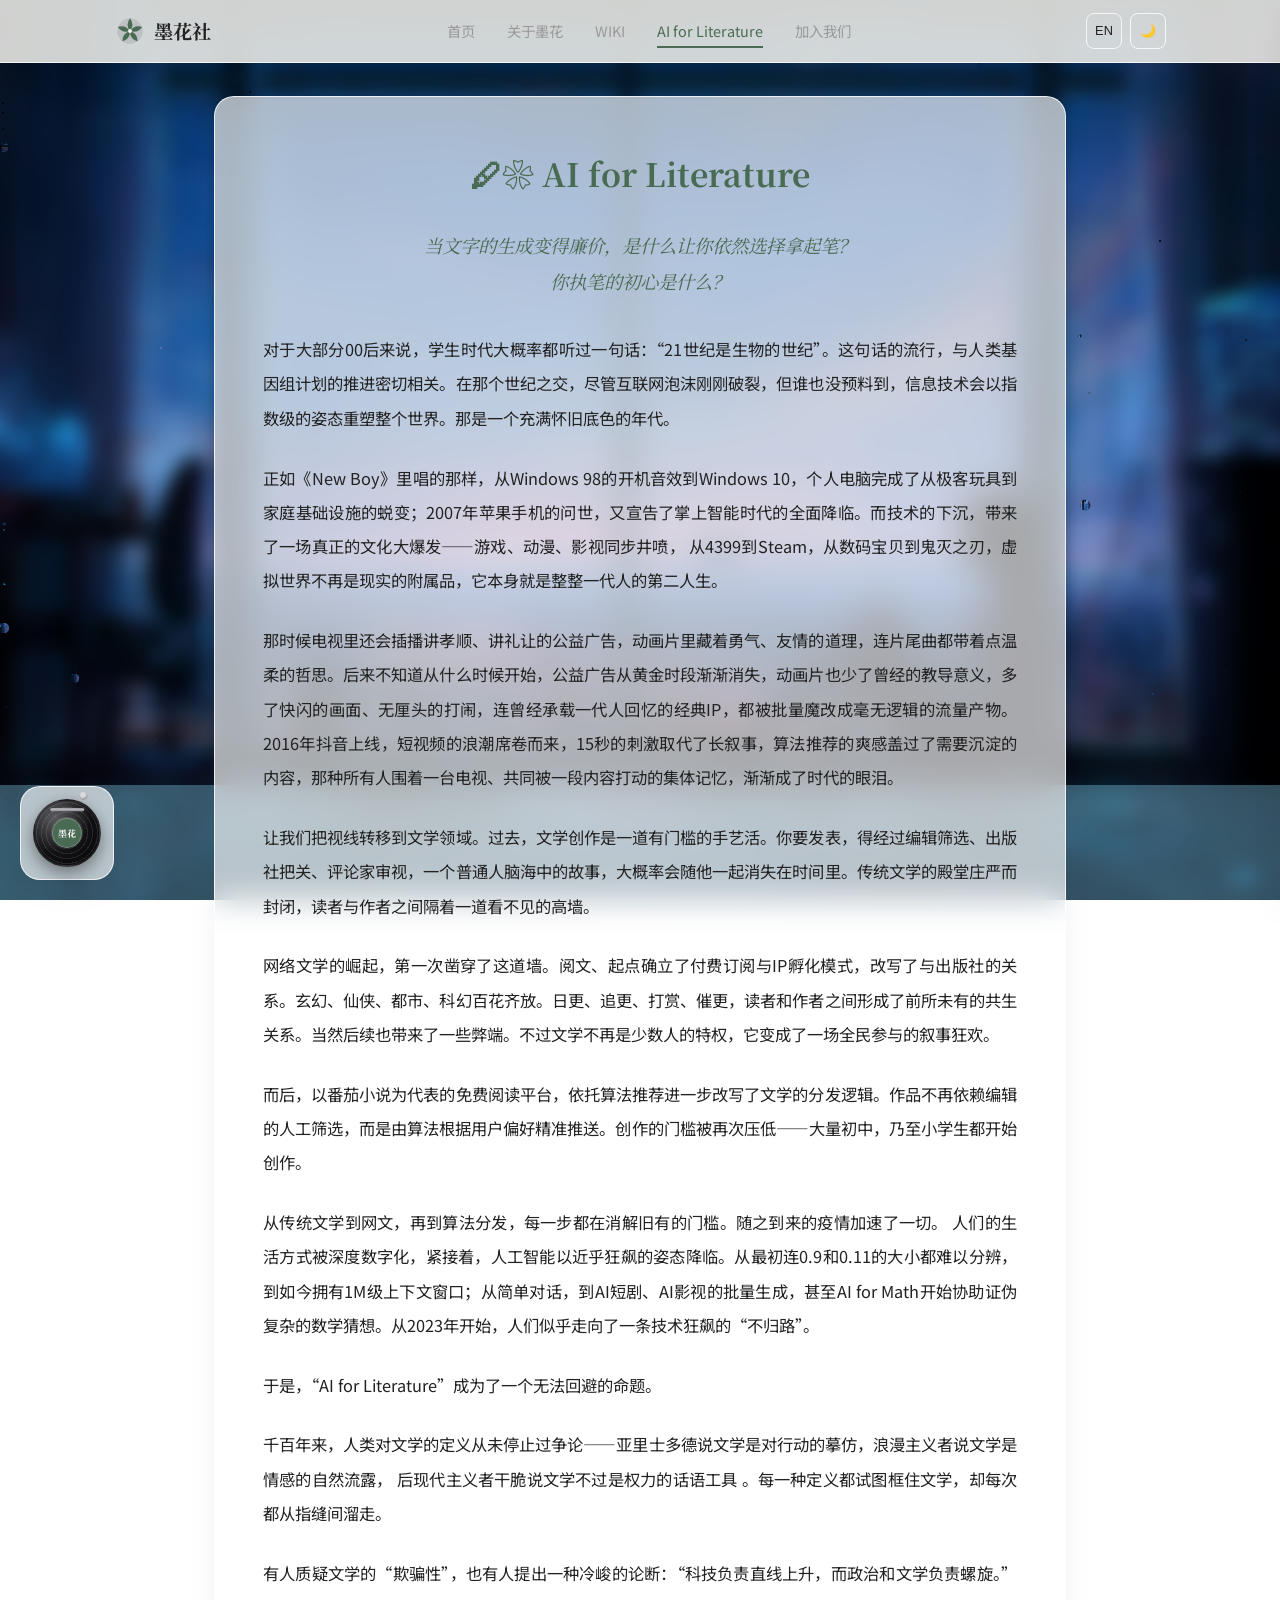
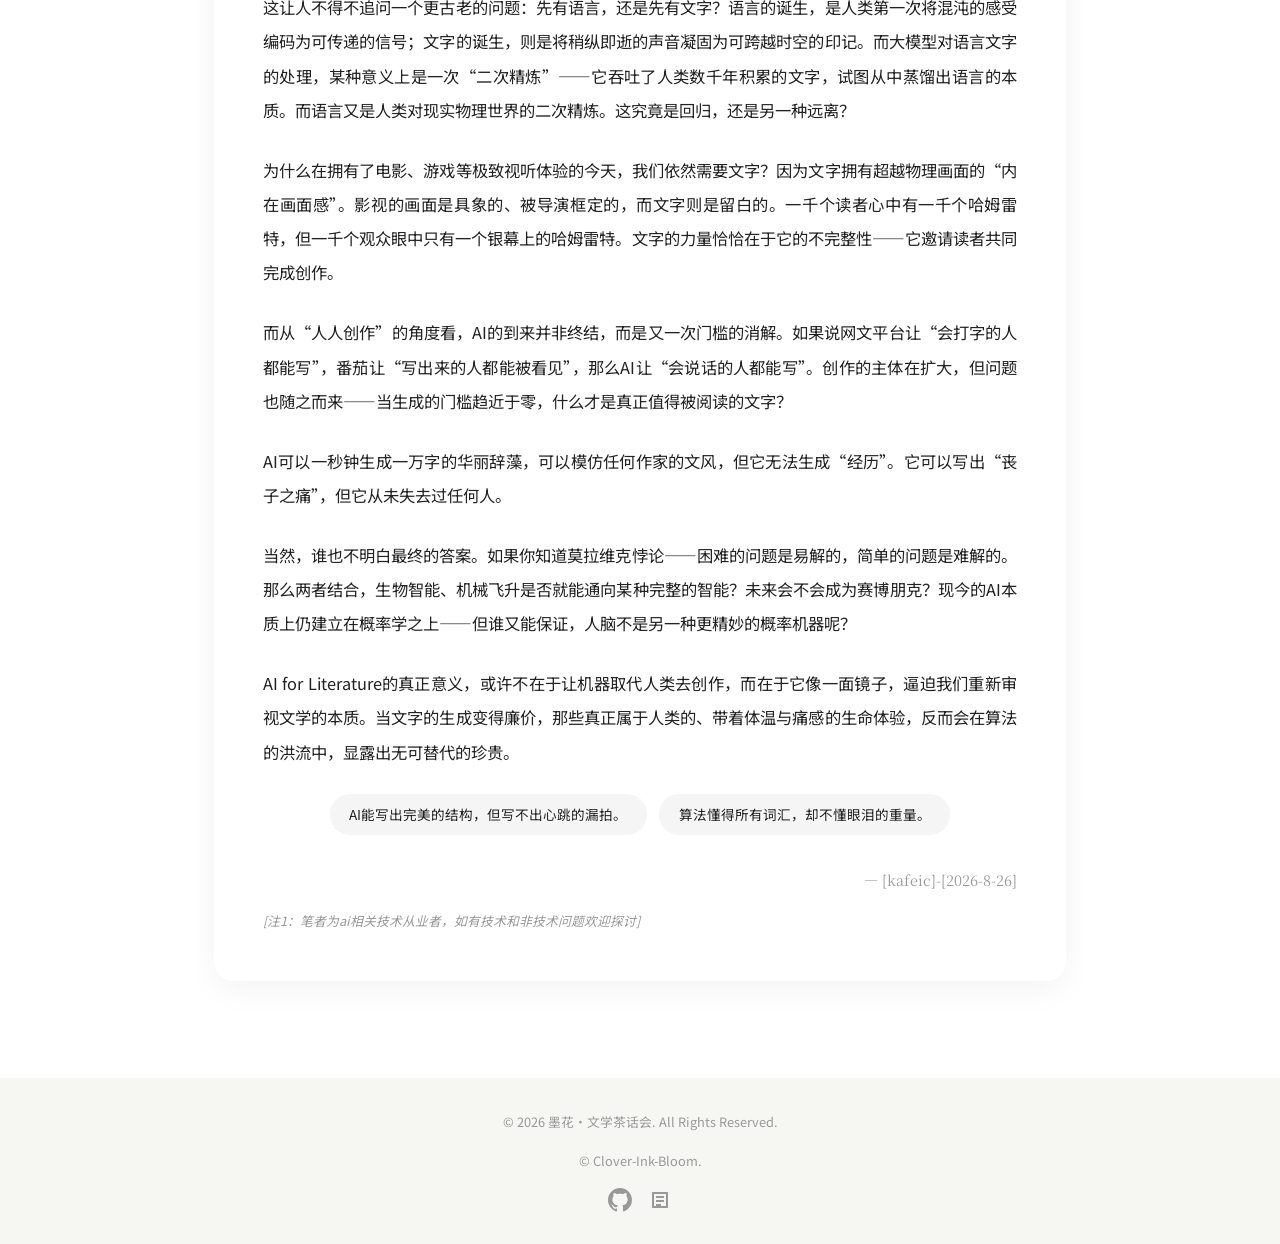
==== commit 93c9dd1c: "Clover-Ink-Bloom GithubPages 路径读取修复" ====
--- a/core/web/ai.html
+++ b/core/web/ai.html
@@ -4,7 +4,7 @@
     <meta charset="UTF-8">
     <meta name="viewport" content="width=device-width, initial-scale=1.0">
     <title>AI for Literature · 墨花·文学茶话会 | Ink Blossom Literary Salon</title>
-    <link rel="icon" type="image/svg+xml" href="../../assets/icons/favicon.svg">
+    <link rel="icon" type="image/svg+xml" href="assets/icons/favicon.svg">
     <link rel="preconnect" href="https://fonts.googleapis.com">
     <link rel="preconnect" href="https://fonts.gstatic.com" crossorigin>
     <link href="https://fonts.googleapis.com/css2?family=Inter:wght@300;400;600&family=Noto+Sans+SC:wght@300;400;500&family=Noto+Serif+SC:wght@400;600;700&family=Playfair+Display:ital,wght@0,400;0,600;1,400&display=swap" rel="stylesheet">
